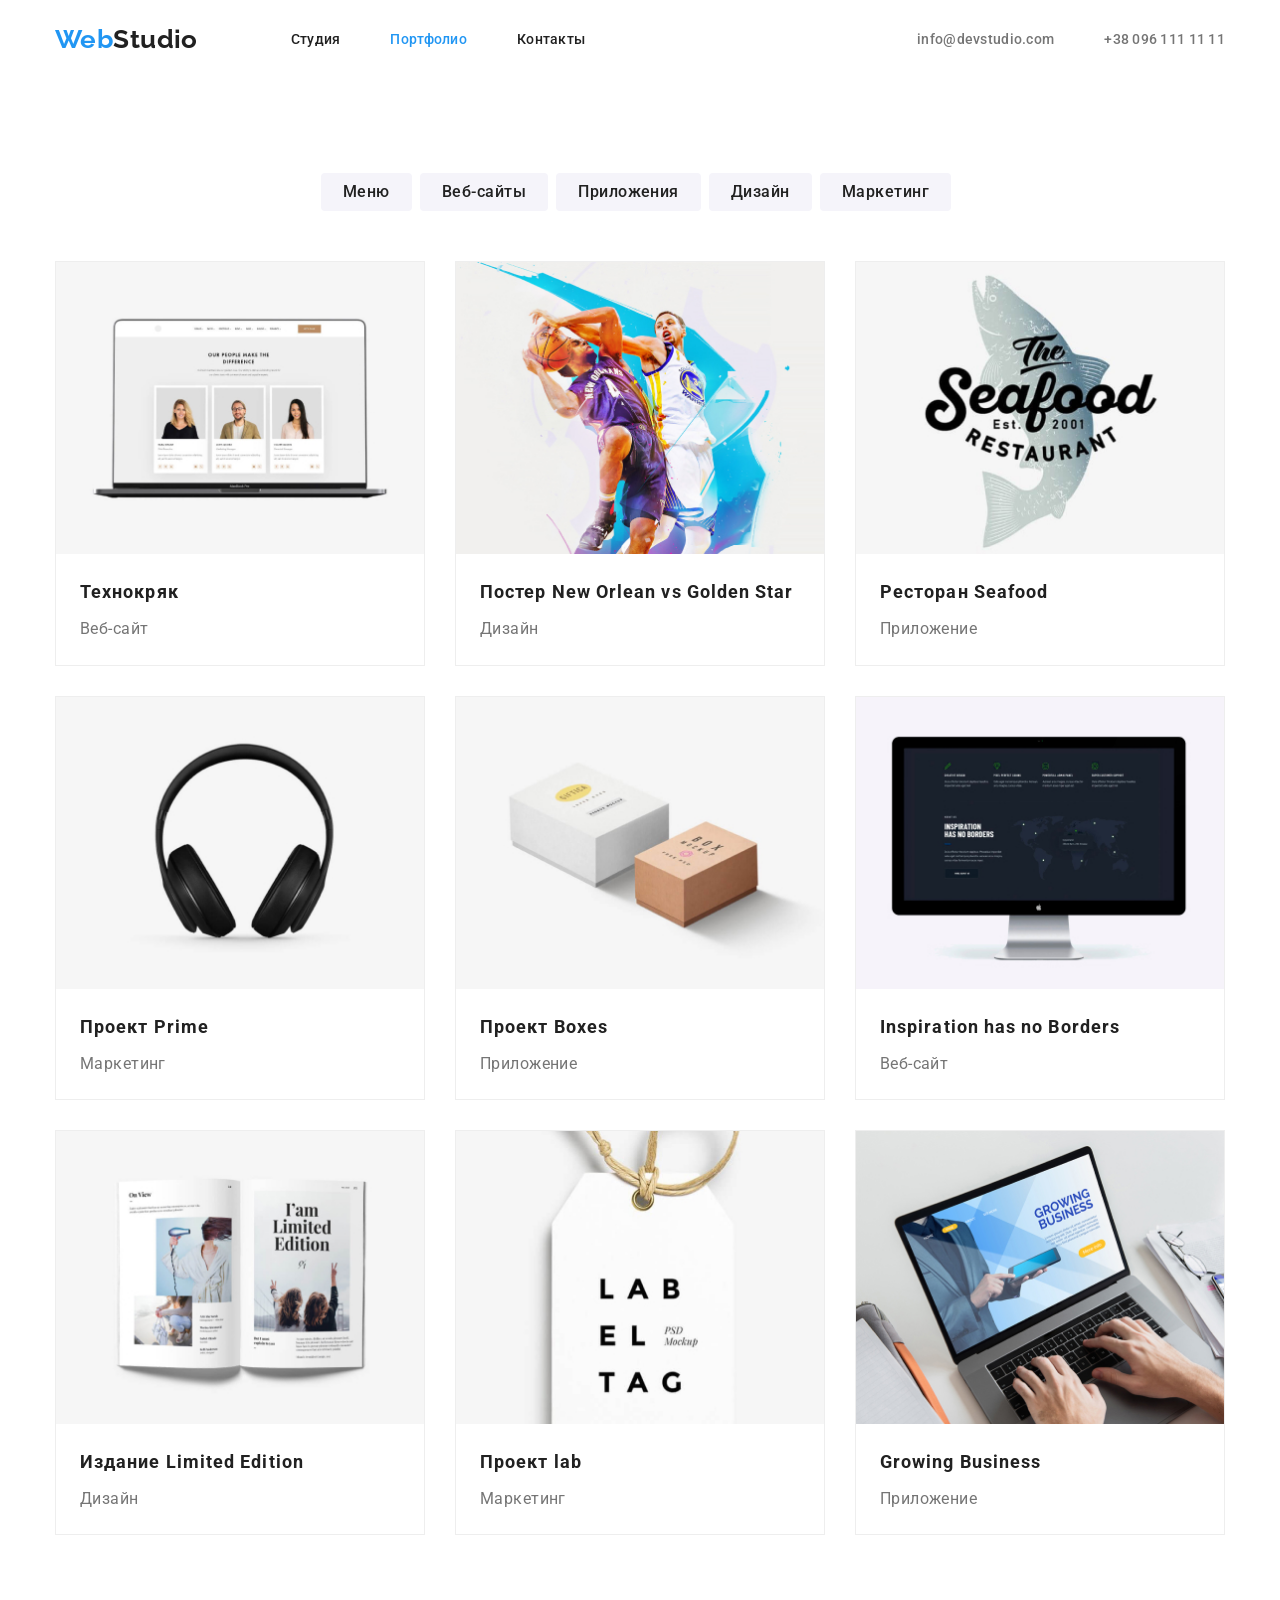
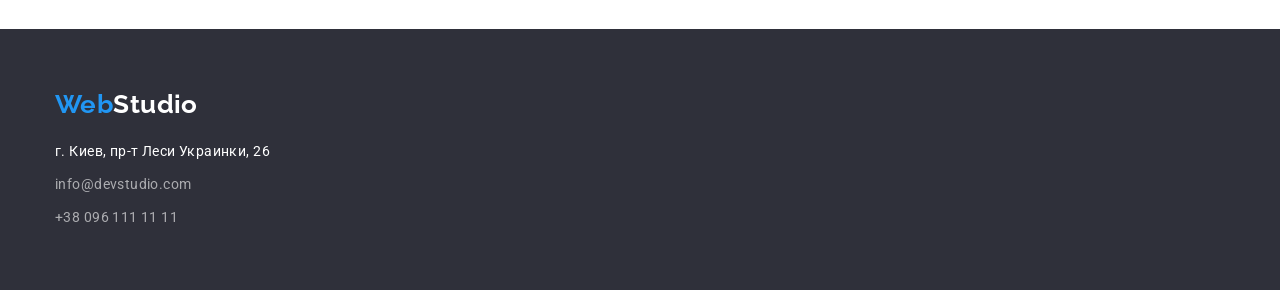
==== portfolio.html @ 1ef9317e "Добавляет bg hero" ====
<!DOCTYPE html>
<html lang="ru">
  <head>
    <meta charset="UTF-8" />
    <meta name="viewport" content="width=device-width, initial-scale=1.0" />
    <title>Портфолио</title>
    <link rel="preconnect" href="https://fonts.gstatic.com" />
    <link
      href="https://fonts.googleapis.com/css2?family=Raleway:wght@700&family=Roboto:wght@400;500;700;900&display=swap"
      rel="stylesheet"
    />
    <link
      rel="stylesheet"
      href="https://cdnjs.cloudflare.com/ajax/libs/modern-normalize/1.0.0/modern-normalize.min.css"
    />
    <link rel="stylesheet" href="./css/common.css" />
    <link rel="stylesheet" href="./css/styles.css" />
  </head>
  <body>
    <header class="header-page">
      <div class="container header-container">
        <nav class="nav-container">
          <a href="./index.html" class="logo logo-for-header">Web<span class="logo-header">Studio</span></a>

          <ul class="site-nav list">
            <li class="site-nav-item"><a href="./index.html" class="link">Студия</a></li>
            <li class="site-nav-item"><a href="./portfolio.html" class="link current">Портфолио</a></li>
            <li class="site-nav-item"><a href="#" class="link">Контакты</a></li>
          </ul>
        </nav>

        <ul class="site-contacts list">
          <li class="site-contacts-item mail-with-margin">
            <a href="mailto:info@devstudio.com" class="link-contacts">info@devstudio.com</a>
          </li>
          <li class="site-contacts-item"><a href="tel:+380961111111" class="link-contacts">+38 096 111 11 11</a></li>
        </ul>
      </div>
    </header>

    <main>
      <section class="portfolio-section">
        <div class="container">
          <h1 class="visually-hidden">Портфолио</h1>
          <!-- Меню кнопок-фильтров -->
          <ul class="filter-list list">
            <li>
              <button type="button" class="button">Меню</button>
            </li>
            <li>
              <button type="button" class="button">Веб-сайты</button>
            </li>
            <li>
              <button type="button" class="button">Приложения</button>
            </li>
            <li>
              <button type="button" class="button">Дизайн</button>
            </li>
            <li>
              <button type="button" class="button">Маркетинг</button>
            </li>
          </ul>

          <!-- Список примеров работ -->

          <ul class="example-list list">
            <li class="item">
              <a href="#" class="link">
                <div class="content">
                  <img
                    src="./img/portfolio-1.jpg"
                    alt="Главная страница веб-сайта"
                    width="370"
                    height="294"
                    class="img examples-img"
                  />
                </div>
                <div class="card-footer">
                  <h2 class="title">Технокряк</h2>
                  <p class="text">Веб-сайт</p>
                </div>
              </a>
            </li>
            <li class="item">
              <a href="#" class="link">
                <div class="content">
                  <img
                    src="./img/portfolio-2.jpg"
                    alt="Два баскетболиста борются за мяч"
                    width="370"
                    height="294"
                    class="img examples-img"
                  />
                </div>

                <div class="card-footer">
                  <h2 class="title">Постер <span lang="en">New Orlean vs Golden Star</span></h2>
                  <p class="text">Дизайн</p>
                </div>
              </a>
            </li>
            <li class="item">
              <a href="#" class="link">
                <div class="content">
                  <img
                    src="./img/portfolio-3.jpg"
                    alt="Логотип ресторана Seafood"
                    width="370"
                    height="294"
                    class="img examples-img"
                  />
                </div>
                <div class="card-footer">
                  <h2 class="title">Ресторан <span lang="en">Seafood</span></h2>
                  <p class="text">Приложение</p>
                </div>
              </a>
            </li>
            <li class="item">
              <a href="#" class="link">
                <div class="content">
                  <img
                    src="./img/portfolio-4.jpg"
                    alt="Накладные наушники"
                    width="370"
                    height="294"
                    class="img examples-img"
                  />
                </div>
                <div class="card-footer">
                  <h2 class="title">Проект <span lang="en">Prime</span></h2>
                  <p class="text">Маркетинг</p>
                </div>
              </a>
            </li>
            <li class="item">
              <a href="#" class="link">
                <div class="content">
                  <img
                    src="./img/portfolio-5.jpg"
                    alt="Одна большая и одна маленькая коробочки"
                    width="370"
                    height="294"
                    class="img examples-img"
                  />
                </div>
                <div class="card-footer">
                  <h2 class="title">Проект <span lang="en">Boxes</span></h2>
                  <p class="text">Приложение</p>
                </div>
              </a>
            </li>
            <li class="item">
              <a href="#" class="link">
                <div class="content">
                  <img
                    src="./img/portfolio-6.jpg"
                    alt="Главная страница веб-сайта"
                    width="370"
                    height="294"
                    class="img examples-img"
                  />
                </div>
                <div class="card-footer">
                  <h2 class="title"><span lang="en">Inspiration has no Borders</span></h2>
                  <p class="text">Веб-сайт</p>
                </div>
              </a>
            </li>
            <li class="item">
              <a href="#" class="link">
                <div class="content">
                  <img
                    src="./img/potfolio-7.jpg"
                    alt="Разворот книги"
                    width="370"
                    height="294"
                    class="img examples-img"
                  />
                </div>
                <div class="card-footer">
                  <h2 class="title">Издание <span lang="en">Limited Edition</span></h2>
                  <p class="text">Дизайн</p>
                </div>
              </a>
            </li>
            <li class="item">
              <a href="#" class="link">
                <div class="content">
                  <img src="./img/portfolio-8.jpg" alt="Бирка" width="370" height="294" class="img examples-img" />
                </div>
                <div class="card-footer">
                  <h2 class="title">Проект <span lang="en">lab</span></h2>
                  <p class="text">Маркетинг</p>
                </div>
              </a>
            </li>
            <li class="item">
              <a href="#" class="link">
                <div class="content">
                  <img
                    src="./img/portfolio-9.jpg"
                    alt="Ноутбук на котором набирают текст"
                    width="370"
                    height="294"
                    class="img examples-img"
                  />
                </div>
                <div class="card-footer">
                  <h2 lang="en" class="title">Growing Business</h2>
                  <p class="text">Приложение</p>
                </div>
              </a>
            </li>
          </ul>
        </div>
      </section>
    </main>

    <footer class="footer-page">
      <div class="container">
        <div class="footer-container">
          <a href="./index.html" class="logo logo-for-footer">Web<span class="logo-footer">Studio</span></a>
          <address class="address-container">
            <ul class="address-list list">
              <li class="address-list-item">
                <a href="https://goo.gl/maps/Ahhb2B3hDKV3ZpVi9" class="text" target="_blank" rel="noopener noreferrer"
                  >г. Киев, пр-т Леси Украинки, 26</a
                >
              </li>
              <li class="address-list-item"><a href="mailto:info@devstudio.com" class="link">info@devstudio.com</a></li>
              <li class="address-list-item"><a href="tel:+380961111111" class="link">+38 096 111 11 11</a></li>
            </ul>
          </address>
        </div>
      </div>
    </footer>
  </body>
</html>
---- css/common.css ----
body {
  background-color: var(--primary-bg-color);
  color: var(--text-main-color);

  font-family: Roboto, sans-serif;
  font-weight: 400;
  letter-spacing: 0.03em;
  font-size: 14px;
  line-height: 1.7;
}

:root {
  --text-main-color: #757575;
  --title-text-color: #212121;
  --accent-color: #2196f3;
  --primary-bg-color: #ffffff;
  --secondary-bg-color: #2f303a;
  --primary-white-color: #ffffff;
  --secondary-white-color: rgba(255, 255, 255, 0.6);
  --primary-bg-button: #f5f4fa;
}

/* основной цвет фона #FFFFFF */
/* цвет основного текста #757575 */
/*вторичный цвет #212121 */
/* акцент #2196F3 */
/* белый #FFFFFF */
/*белый с прозрачностью rgba(255, 255, 255, 0.6) */
/* цвет фона шапки и футера #2F303A */
/* вторичный цвет фона #F5F4FA */
/* 1200*/

h1,
h2,
h3,
h4,
h5,
h6 {
  margin: 0;
}

ul,
ol {
  margin: 0;
  padding: 0;
}

p {
  margin: 0;
}

.img {
  display: block;
  max-width: 100%;
  height: auto;
}

.list {
  list-style: none;
}

.link {
  text-decoration: none;
}

.container {
  width: 1200px;
  padding-left: 15px;
  padding-right: 15px;
  margin-left: auto;
  margin-right: auto;
  /* outline: 2px solid tomato; */
}

/* ======== HEADER ======== */
/* ======== Site-nav ======== */

.container.header-container {
  display: flex;
  align-items: center;
  padding-top: 24px;
  padding-bottom: 24px;
}

.nav-container {
  display: flex;
  align-items: center;

  margin-right: auto;
}

.logo {
  color: #2196f3;
  text-decoration: none;

  font-family: Raleway;
  font-weight: 700;
  font-size: 26px;
  line-height: 1.2;
}

.logo.logo-for-header {
  margin-right: 93px;
}

.logo-header {
  color: #212121;
}

.site-nav {
  font-weight: 500;
  line-height: 1.14;
  letter-spacing: 0.02em;

  display: flex;
}

.site-nav-item {
  margin-right: 50px;
}

.site-nav-item:last-child {
  margin-right: 0;
}

.site-nav .link {
  color: var(--title-text-color);
  text-decoration: none;
  display: block;
}

.site-nav .link:hover,
.site-nav .link:focus {
  color: var(--accent-color);
}

.site-nav .link.current {
  color: var(--accent-color);
}

/* Contacts */

.site-contacts {
  font-weight: 500;
  line-height: 1.14;
  letter-spacing: 0.02em;

  display: flex;
}

.site-contacts .link-contacts {
  color: var(--text-main-color);
  text-decoration: none;
}

.site-contacts .link-contacts:hover,
.site-contacts .link-contacts:focus {
  color: var(--accent-color);
}

.mail-with-margin {
  margin-right: 50px;
}

/* ======== END HEADER ======== */

/* ======== FOOTER ======== */

.footer-container {
  display: flex;
  flex-direction: column;
  padding-top: 60px;
  padding-bottom: 60px;
  width: 270px;
}

.logo.logo-for-footer {
  display: flex;
  margin-bottom: 20px;
}

.logo-footer {
  color: #ffffff;
}

.footer-page {
  background-color: var(--secondary-bg-color);
}

.address-container {
  display: flex;
}

.address-list {
  font-style: normal;
  font-size: 14px;
  line-height: 1.7;

  display: flex;
  flex-direction: column;
}

.address-list-item {
  margin-bottom: 9px;
}

.address-list-item:last-child {
  margin-bottom: 0;
}

.address-list-item .text {
  color: var(--primary-white-color);
  text-decoration: none;
}

.address-list-item .link {
  color: var(--secondary-white-color);
  text-decoration: none;
}

/* ======== END FOOTER ======== */

/* Hidden header */

.visually-hidden {
  position: absolute !important;
  clip: rect(1px 1px 1px 1px);
  clip: rect(1px, 1px, 1px, 1px);
  padding: 0 !important;
  border: 0 !important;
  height: 1px !important;
  width: 1px !important;
  overflow: hidden;
}

/* ======== END FOOTER ======== */
---- css/styles.css ----
/* ======== index.html ======== */

/* ======== HERO ======== */

.hero {
  text-align: center;

  border-color: var(--secondary-bg-color);
  background-image: linear-gradient(to right, rgba(47, 48, 58, 0.4), rgba(47, 48, 58, 0.4)), url(../img/hero.jpg);
  max-height: 600px;
  max-width: 1600px;
  margin-right: auto;
  margin-left: auto;
}

.hero-container {
  display: flex;
  align-items: center;
  flex-direction: column;
  width: 700px;
  margin-left: auto;
  margin-right: auto;
  padding-bottom: 200px;
  padding-top: 200px;
}

.hero-title {
  color: #ffffff;

  font-weight: 900;
  font-size: 44px;
  line-height: 1.4;
  letter-spacing: 0.06em;
  text-transform: uppercase;

  margin-bottom: 30px;
}

.hero-button {
  color: #ffffff;
  background-color: var(--accent-color);
  box-shadow: 0px 4px 4px rgba(0, 0, 0, 0.15);
  border-radius: 4px;
  border: none;

  font-family: inherit;
  font-weight: 700;
  font-size: 16px;
  line-height: 1.9;
  letter-spacing: 0.06em;

  padding: 10px 32px;
}

/* ======== END HERO ======== */

/* ======== COMPONENTS ======== */

.section .section-title {
  color: var(--title-text-color);

  font-weight: 700;
  font-size: 36px;
  line-height: 1.17;
  text-align: center;

  margin-bottom: 50px;
}

/* ======== END COMPONENTS ======== */

/* ======== FEATURES ======== */

.section.features {
  padding-top: 94px;
  padding-bottom: 47px;
}

.feature-list {
  display: flex;
  flex-wrap: wrap;

  padding: 0;
  margin-top: -30px;
  margin-right: -30px;
  margin-bottom: 0;
}

.feature-list-item {
  flex-basis: calc(100% / 4 - 30px);
  margin-top: 30px;
  margin-right: 30px;
  width: 270px;
}

.feature-list-item:last-child {
  margin-right: 0;
}

.feature-list .title {
  color: var(--title-text-color);

  font-weight: 700;
  font-size: 14px;
  line-height: 1.14;
  text-transform: uppercase;

  margin-bottom: 10px;
}

/* ======== END FEATURES ======== */

/* ======== WORKS ======== */

.section.works {
  padding-top: 47px;
  padding-bottom: 94px;
}

.work-list {
  display: flex;
  align-items: center;
  justify-content: space-between;
  margin-top: 0;
  margin-bottom: 0;
  padding: 0;
}

/* ======== END WORKS ======== */

/* ======== OUR TEAM ======== */

.team-list {
  display: flex;
  flex-wrap: wrap;
  margin-top: -30px;
  margin-right: -30px;
  margin-bottom: 0;
  padding-left: 0;
}

.team-list-item {
  background-color: #ffffff;

  display: flex;
  flex-direction: column;
  margin-top: 30px;
  margin-right: 30px;
  flex-basis: calc(100% / 4 - 30px);

  border-radius: 0px 0px 4px 4px;
  box-shadow: 0px 1px 3px rgba(0, 0, 0, 0.12), 0px 1px 1px rgba(0, 0, 0, 0.14), 0px 2px 1px rgba(0, 0, 0, 0.2);
}

.team-list-item:last-child {
  margin-right: 0;
}

.content-card-team {
  flex-grow: 1;
  margin-bottom: 30px;
}

.footer-card-team {
  padding-bottom: 30px;
}

.team-list .title {
  color: var(--title-text-color);

  font-weight: 500;
  font-size: 16px;
  line-height: 1.9;
  text-align: center;

  margin-bottom: 10px;
}

.team-list .text {
  font-size: 16px;
  line-height: 1.9;
}

.team-list-item {
  text-align: center;
}

.team-section {
  background-color: #f5f4fa;
  padding-bottom: 94px;
  padding-top: 94px;
}

/* ======== END OUR TEAM ======== */

/* ======== portfolio.html ======== */

.portfolio-section {
  padding-top: 94px;
  padding-bottom: 94px;
}

/* ======== FILTERS MENU ======== */

.filter-list {
  display: flex;
  justify-content: center;
  padding-bottom: 50px;
}

.button {
  color: var(--title-text-color);
  background-color: var(--primary-bg-button);

  font-family: inherit;
  font-weight: 500;
  font-size: 16px;
  line-height: 1.6;
  letter-spacing: 0.03em;
  margin-right: 8px;

  border: none;
  padding: 6px 22px;
  border-radius: 4px;
}

.button:hover,
.button:focus {
  color: var(--primary-white-color);
  background-color: var(--accent-color);
  box-shadow: 0px 3px 1px rgba(0, 0, 0, 0.1), 0px 1px 2px rgba(0, 0, 0, 0.08), 0px 2px 2px rgba(0, 0, 0, 0.12);
}

/* ======== END FILTERS MENU ======== */

/* ======== EXAMPLES ======== */

.example-list {
  display: flex;
  flex-wrap: wrap;
  margin-right: -30px;
  margin-top: -30px;
}

.item {
  display: flex;
  flex-direction: column;
  margin-right: 30px;
  margin-top: 30px;
  width: calc((100% - 90px) / 3);
  border: 1px solid #eeeeee;
}

.item > .link:hover,
.item > .link:focus {
  box-shadow: 0px 4px 4px rgba(0, 0, 0, 0.25);
}

.img.examples-img {
  margin-bottom: 20px;
}

.example-list {
  text-decoration: none;
  color: var(--text-main-color);
}

.card-footer {
  padding-right: 24px;
  padding-bottom: 20px;
  padding-left: 24px;
}

.card-footer .title {
  color: var(--title-text-color);

  font-weight: 700;
  font-size: 18px;
  line-height: 2;
  letter-spacing: 0.06em;
  margin-bottom: 4px;
  margin-top: 0;
}

.card-footer .text {
  font-size: 16px;
  line-height: 1.9;
  margin: 0;
  color: var(--text-main-color);
}

.link {
  display: flex;
  flex-direction: column;
}
.link > .content {
  flex-grow: 1;
}

/* ======== END EXAMPLES ======== */
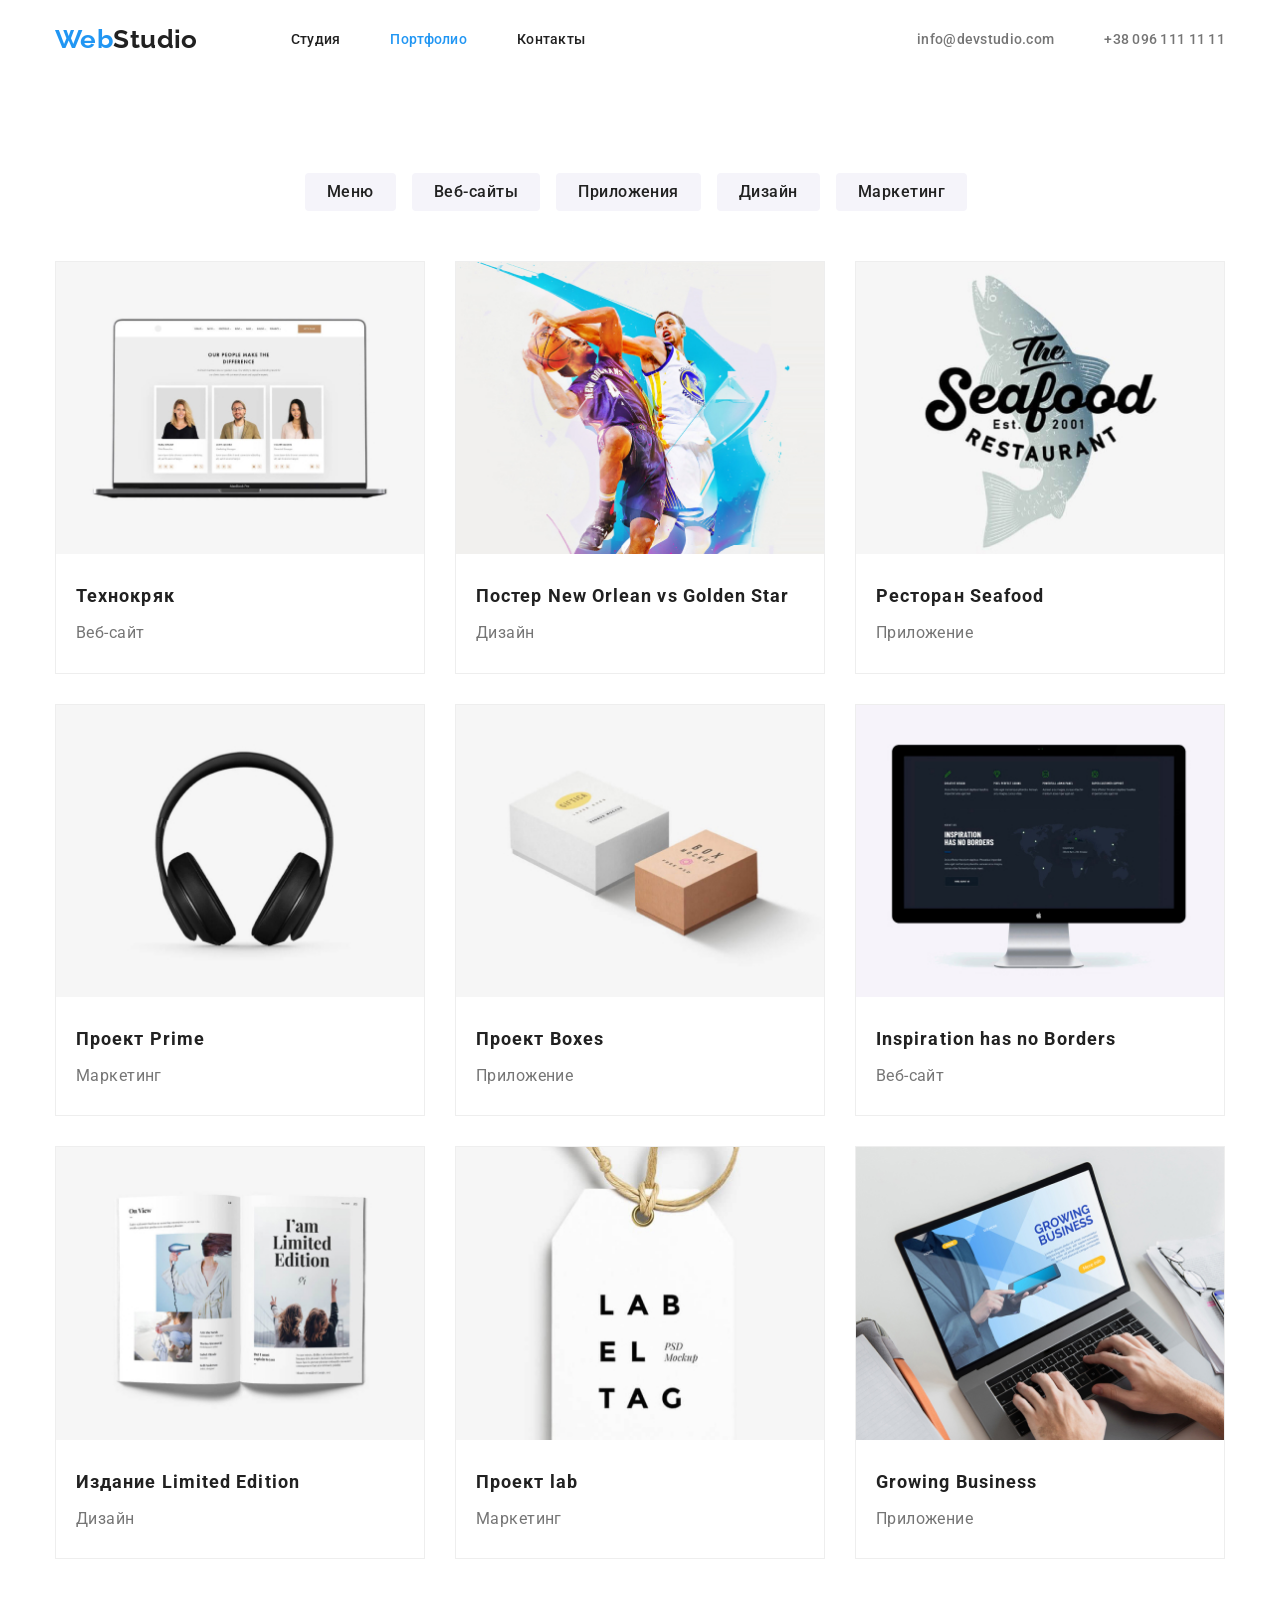
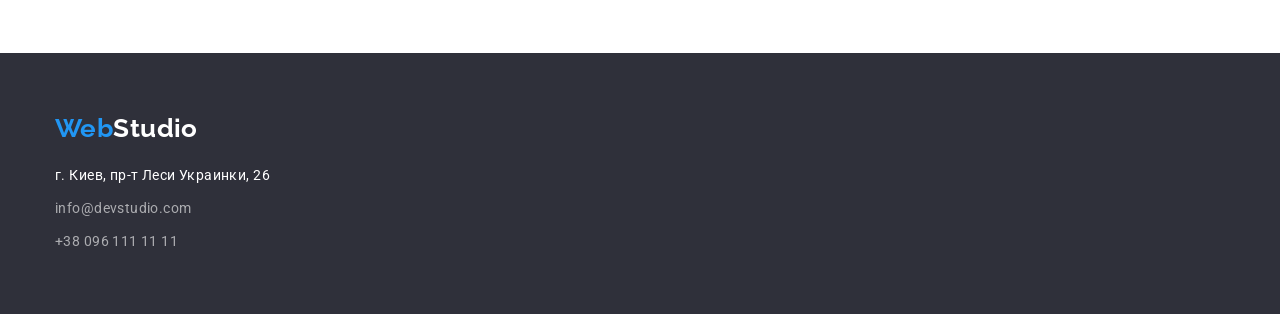
==== commit 32f5ad46: "Добавляет спрайт и оформление преимуществ" ====
--- a/portfolio.html
+++ b/portfolio.html
@@ -44,19 +44,19 @@
           <h1 class="visually-hidden">Портфолио</h1>
           <!-- Меню кнопок-фильтров -->
           <ul class="filter-list list">
-            <li>
+            <li class="filter-list-item">
               <button type="button" class="button">Меню</button>
             </li>
-            <li>
+            <li class="filter-list-item">
               <button type="button" class="button">Веб-сайты</button>
             </li>
-            <li>
+            <li class="filter-list-item">
               <button type="button" class="button">Приложения</button>
             </li>
-            <li>
+            <li class="filter-list-item">
               <button type="button" class="button">Дизайн</button>
             </li>
-            <li>
+            <li class="filter-list-item">
               <button type="button" class="button">Маркетинг</button>
             </li>
           </ul>
@@ -72,7 +72,7 @@
                     alt="Главная страница веб-сайта"
                     width="370"
                     height="294"
-                    class="img examples-img"
+                    class="img"
                   />
                 </div>
                 <div class="card-footer">
@@ -89,7 +89,7 @@
                     alt="Два баскетболиста борются за мяч"
                     width="370"
                     height="294"
-                    class="img examples-img"
+                    class="img"
                   />
                 </div>
 
@@ -107,7 +107,7 @@
                     alt="Логотип ресторана Seafood"
                     width="370"
                     height="294"
-                    class="img examples-img"
+                    class="img"
                   />
                 </div>
                 <div class="card-footer">
@@ -124,7 +124,7 @@
                     alt="Накладные наушники"
                     width="370"
                     height="294"
-                    class="img examples-img"
+                    class="img"
                   />
                 </div>
                 <div class="card-footer">
@@ -141,7 +141,7 @@
                     alt="Одна большая и одна маленькая коробочки"
                     width="370"
                     height="294"
-                    class="img examples-img"
+                    class="img"
                   />
                 </div>
                 <div class="card-footer">
@@ -158,7 +158,7 @@
                     alt="Главная страница веб-сайта"
                     width="370"
                     height="294"
-                    class="img examples-img"
+                    class="img"
                   />
                 </div>
                 <div class="card-footer">
@@ -175,7 +175,7 @@
                     alt="Разворот книги"
                     width="370"
                     height="294"
-                    class="img examples-img"
+                    class="img"
                   />
                 </div>
                 <div class="card-footer">
@@ -187,7 +187,7 @@
             <li class="item">
               <a href="#" class="link">
                 <div class="content">
-                  <img src="./img/portfolio-8.jpg" alt="Бирка" width="370" height="294" class="img examples-img" />
+                  <img src="./img/portfolio-8.jpg" alt="Бирка" width="370" height="294" class="img" />
                 </div>
                 <div class="card-footer">
                   <h2 class="title">Проект <span lang="en">lab</span></h2>
@@ -203,7 +203,7 @@
                     alt="Ноутбук на котором набирают текст"
                     width="370"
                     height="294"
-                    class="img examples-img"
+                    class="img"
                   />
                 </div>
                 <div class="card-footer">
--- a/css/common.css
+++ b/css/common.css
@@ -18,6 +18,7 @@
   --primary-white-color: #ffffff;
   --secondary-white-color: rgba(255, 255, 255, 0.6);
   --primary-bg-button: #f5f4fa;
+  --icons-color: #afb1b8;
 }
 
 /* основной цвет фона #FFFFFF */
@@ -75,11 +76,14 @@
 /* ======== HEADER ======== */
 /* ======== Site-nav ======== */
 
-.container.header-container {
-  display: flex;
-  align-items: center;
+.header-page {
   padding-top: 24px;
   padding-bottom: 24px;
+}
+
+.container.header-container {
+  display: flex;
+  align-items: center;
 }
 
 .nav-container {
@@ -162,6 +166,10 @@
   margin-right: 50px;
 }
 
+.site-contacts-item.mail-with-margin::before {
+  content: '';
+}
+
 /* ======== END HEADER ======== */
 
 /* ======== FOOTER ======== */
@@ -171,7 +179,7 @@
   flex-direction: column;
   padding-top: 60px;
   padding-bottom: 60px;
-  width: 270px;
+  max-width: 270px;
 }
 
 .logo.logo-for-footer {
--- a/css/styles.css
+++ b/css/styles.css
@@ -14,10 +14,7 @@
 }
 
 .hero-container {
-  display: flex;
-  align-items: center;
-  flex-direction: column;
-  width: 700px;
+  max-width: 700px;
   margin-left: auto;
   margin-right: auto;
   padding-bottom: 200px;
@@ -97,6 +94,41 @@
   margin-right: 0;
 }
 
+.feature-list-item::before {
+  content: '';
+  display: block;
+  height: 120px;
+  background-color: var(--primary-bg-button);
+  background-repeat: no-repeat;
+  background-position: center;
+  border-radius: 4px;
+  margin-bottom: 30px;
+}
+
+.icon-antenna::before {
+  content: '';
+  background-image: url(../img/icons/features-antenna.svg);
+  background-size: 66px 70px;
+}
+
+.icon-clock::before {
+  content: '';
+  background-image: url(../img/icons/features-clock.svg);
+  background-size: 66px 70px;
+}
+
+.icon-diagram::before {
+  content: '';
+  background-image: url(../img/icons/features-diagram.svg);
+  background-size: 66px 70px;
+}
+
+.icon-astronaut::before {
+  content: '';
+  background-image: url(../img/icons/features-astronaut.svg);
+  background-size: 66px 70px;
+}
+
 .feature-list .title {
   color: var(--title-text-color);
 
@@ -126,6 +158,10 @@
   padding: 0;
 }
 
+.work-list-item {
+  width: 370px;
+}
+
 /* ======== END WORKS ======== */
 
 /* ======== OUR TEAM ======== */
@@ -142,8 +178,6 @@
 .team-list-item {
   background-color: #ffffff;
 
-  display: flex;
-  flex-direction: column;
   margin-top: 30px;
   margin-right: 30px;
   flex-basis: calc(100% / 4 - 30px);
@@ -156,12 +190,12 @@
   margin-right: 0;
 }
 
-.content-card-team {
-  flex-grow: 1;
+/* .content-card-team {
   margin-bottom: 30px;
-}
+} */
 
 .footer-card-team {
+  padding-top: 30px;
   padding-bottom: 30px;
 }
 
@@ -191,6 +225,46 @@
   padding-top: 94px;
 }
 
+/* .social-links {
+  display: flex;
+} */
+.social-links-list {
+  display: flex;
+  justify-content: center;
+}
+
+.social-link {
+  display: inline-flex;
+  justify-content: center;
+  align-items: center;
+  margin-right: 10px;
+  width: 44px;
+  height: 44px;
+  border-radius: 50%;
+  outline: 1px solid tomato;
+}
+
+.social-links-icon {
+  width: 20px;
+  height: 20px;
+  fill: var(--icons-color);
+}
+
+.social-link:hover .social-links-icon {
+  fill: #fff;
+  /* background-color: var(--accent-color);
+  border-radius: 50%; */
+}
+
+.social-links-item:hover {
+  display: flex;
+  margin-right: 10px;
+  width: 44px;
+  height: 44px;
+  background-color: var(--accent-color);
+  border-radius: 50%;
+}
+
 /* ======== END OUR TEAM ======== */
 
 /* ======== portfolio.html ======== */
@@ -205,7 +279,11 @@
 .filter-list {
   display: flex;
   justify-content: center;
-  padding-bottom: 50px;
+  margin-bottom: 50px;
+}
+
+.filter-list-item:not(:nth-last-child(1)) {
+  margin-right: 8px;
 }
 
 .button {
@@ -243,8 +321,6 @@
 }
 
 .item {
-  display: flex;
-  flex-direction: column;
   margin-right: 30px;
   margin-top: 30px;
   width: calc((100% - 90px) / 3);
@@ -256,19 +332,13 @@
   box-shadow: 0px 4px 4px rgba(0, 0, 0, 0.25);
 }
 
-.img.examples-img {
-  margin-bottom: 20px;
-}
-
 .example-list {
   text-decoration: none;
   color: var(--text-main-color);
 }
 
 .card-footer {
-  padding-right: 24px;
-  padding-bottom: 20px;
-  padding-left: 24px;
+  padding: 24px 20px;
 }
 
 .card-footer .title {
@@ -289,12 +359,4 @@
   color: var(--text-main-color);
 }
 
-.link {
-  display: flex;
-  flex-direction: column;
-}
-.link > .content {
-  flex-grow: 1;
-}
-
 /* ======== END EXAMPLES ======== */
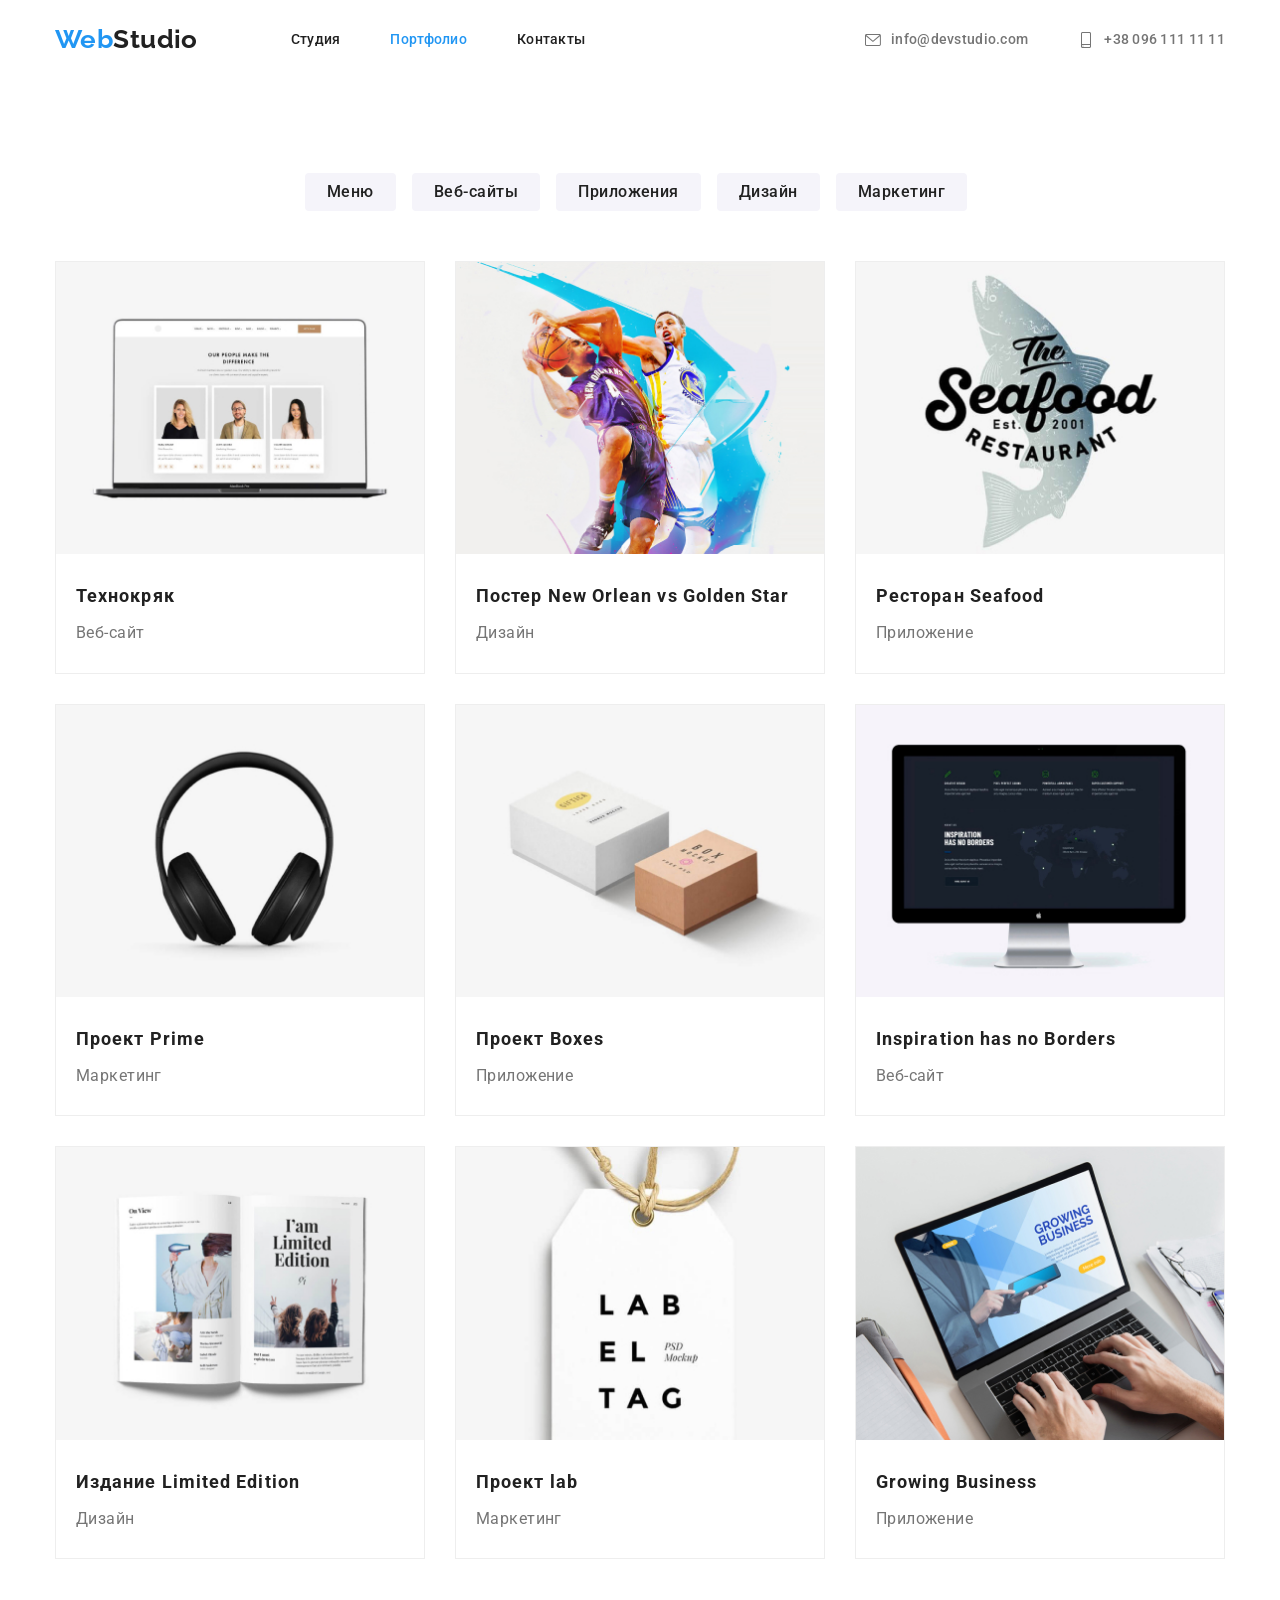
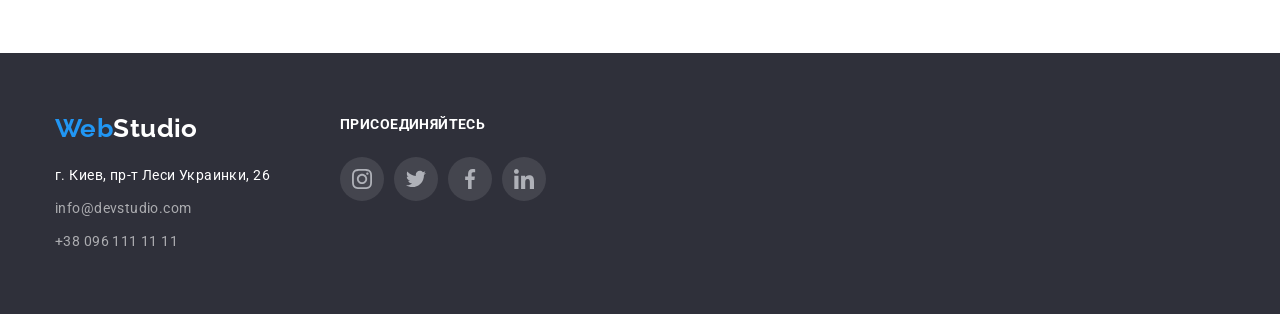
==== commit 70009452: "Добавляет оформление декоративных иконок" ====
--- a/portfolio.html
+++ b/portfolio.html
@@ -31,9 +31,21 @@
 
         <ul class="site-contacts list">
           <li class="site-contacts-item mail-with-margin">
-            <a href="mailto:info@devstudio.com" class="link-contacts">info@devstudio.com</a>
+            <a href="mailto:info@devstudio.com" class="link-contacts">
+              <svg class="contact-icon">
+                <use href="../img/icons/sprite.svg#icon-header-icon-envelope"></use>
+              </svg>
+              info@devstudio.com</a
+            >
           </li>
-          <li class="site-contacts-item"><a href="tel:+380961111111" class="link-contacts">+38 096 111 11 11</a></li>
+          <li class="site-contacts-item">
+            <a href="tel:+380961111111" class="link-contacts">
+              <svg class="contact-icon">
+                <use href="../img/icons/sprite.svg#icon-header-icon-smartphone"></use>
+              </svg>
+              +38 096 111 11 11</a
+            >
+          </li>
         </ul>
       </div>
     </header>
@@ -65,7 +77,7 @@
 
           <ul class="example-list list">
             <li class="item">
-              <a href="#" class="link">
+              <a href="#" class="link-card link">
                 <div class="content">
                   <img
                     src="./img/portfolio-1.jpg"
@@ -82,7 +94,7 @@
               </a>
             </li>
             <li class="item">
-              <a href="#" class="link">
+              <a href="#" class="link-card link">
                 <div class="content">
                   <img
                     src="./img/portfolio-2.jpg"
@@ -100,7 +112,7 @@
               </a>
             </li>
             <li class="item">
-              <a href="#" class="link">
+              <a href="#" class="link-card link">
                 <div class="content">
                   <img
                     src="./img/portfolio-3.jpg"
@@ -117,15 +129,9 @@
               </a>
             </li>
             <li class="item">
-              <a href="#" class="link">
-                <div class="content">
-                  <img
-                    src="./img/portfolio-4.jpg"
-                    alt="Накладные наушники"
-                    width="370"
-                    height="294"
-                    class="img"
-                  />
+              <a href="#" class="link-card link">
+                <div class="content">
+                  <img src="./img/portfolio-4.jpg" alt="Накладные наушники" width="370" height="294" class="img" />
                 </div>
                 <div class="card-footer">
                   <h2 class="title">Проект <span lang="en">Prime</span></h2>
@@ -134,7 +140,7 @@
               </a>
             </li>
             <li class="item">
-              <a href="#" class="link">
+              <a href="#" class="link-card link">
                 <div class="content">
                   <img
                     src="./img/portfolio-5.jpg"
@@ -151,7 +157,7 @@
               </a>
             </li>
             <li class="item">
-              <a href="#" class="link">
+              <a href="#" class="link-card link">
                 <div class="content">
                   <img
                     src="./img/portfolio-6.jpg"
@@ -168,15 +174,9 @@
               </a>
             </li>
             <li class="item">
-              <a href="#" class="link">
-                <div class="content">
-                  <img
-                    src="./img/potfolio-7.jpg"
-                    alt="Разворот книги"
-                    width="370"
-                    height="294"
-                    class="img"
-                  />
+              <a href="#" class="link-card link">
+                <div class="content">
+                  <img src="./img/potfolio-7.jpg" alt="Разворот книги" width="370" height="294" class="img" />
                 </div>
                 <div class="card-footer">
                   <h2 class="title">Издание <span lang="en">Limited Edition</span></h2>
@@ -185,7 +185,7 @@
               </a>
             </li>
             <li class="item">
-              <a href="#" class="link">
+              <a href="#" class="link-card link">
                 <div class="content">
                   <img src="./img/portfolio-8.jpg" alt="Бирка" width="370" height="294" class="img" />
                 </div>
@@ -196,7 +196,7 @@
               </a>
             </li>
             <li class="item">
-              <a href="#" class="link">
+              <a href="#" class="link-card link">
                 <div class="content">
                   <img
                     src="./img/portfolio-9.jpg"
@@ -218,7 +218,7 @@
     </main>
 
     <footer class="footer-page">
-      <div class="container">
+      <div class="container all-footer">
         <div class="footer-container">
           <a href="./index.html" class="logo logo-for-footer">Web<span class="logo-footer">Studio</span></a>
           <address class="address-container">
@@ -233,6 +233,35 @@
             </ul>
           </address>
         </div>
+        <div class="footer-container">
+          <p class="text"><strong class="join">присоединяйтесь</strong></p>
+          <ul class="social-list list">
+            <li class="social-link-item">
+              <a href="#" class="social-link social-footer"
+                ><svg class="social-icon" width="20px" height="20px">
+                  <use href="../img/icons/sprite.svg#icon-instagram"></use></svg
+              ></a>
+            </li>
+            <li class="social-link-item">
+              <a href="#" class="social-link social-footer"
+                ><svg class="social-icon" width="20px" height="20px">
+                  <use href="../img/icons/sprite.svg#icon-twitter"></use></svg
+              ></a>
+            </li>
+            <li class="social-link-item">
+              <a href="#" class="social-link social-footer"
+                ><svg class="social-icon" width="20px" height="20px">
+                  <use href="../img/icons/sprite.svg#icon-facebook"></use></svg
+              ></a>
+            </li>
+            <li class="social-link-item">
+              <a href="#" class="social-link social-footer"
+                ><svg class="social-icon" width="20px" height="20px">
+                  <use href="../img/icons/sprite.svg#icon-linkedin"></use></svg
+              ></a>
+            </li>
+          </ul>
+        </div>
       </div>
     </footer>
   </body>
--- a/css/common.css
+++ b/css/common.css
@@ -150,15 +150,16 @@
   letter-spacing: 0.02em;
 
   display: flex;
-}
-
-.site-contacts .link-contacts {
+  align-items: center;
+}
+
+.link-contacts {
   color: var(--text-main-color);
   text-decoration: none;
 }
 
-.site-contacts .link-contacts:hover,
-.site-contacts .link-contacts:focus {
+.link-contacts:hover,
+.link-contacts:focus {
   color: var(--accent-color);
 }
 
@@ -166,13 +167,27 @@
   margin-right: 50px;
 }
 
-.site-contacts-item.mail-with-margin::before {
-  content: '';
+.link-contacts {
+  display: flex;
+  justify-content: center;
+  padding-top: 2px;
+  padding-bottom: 2px;
+}
+
+.contact-icon {
+  fill: currentColor;
+  width: 16px;
+  height: 16px;
+  margin-right: 10px;
 }
 
 /* ======== END HEADER ======== */
 
 /* ======== FOOTER ======== */
+
+.container.all-footer {
+  display: flex;
+}
 
 .footer-container {
   display: flex;
@@ -180,6 +195,7 @@
   padding-top: 60px;
   padding-bottom: 60px;
   max-width: 270px;
+  margin-right: 70px;
 }
 
 .logo.logo-for-footer {
@@ -224,6 +240,49 @@
 .address-list-item .link {
   color: var(--secondary-white-color);
   text-decoration: none;
+}
+
+.footer-container-social {
+  display: flex;
+  flex-direction: column;
+  max-width: 270px;
+}
+
+.card-footer {
+  padding: 24px 20px;
+}
+
+.card-footer .title {
+  color: var(--title-text-color);
+
+  font-weight: 700;
+  font-size: 18px;
+  line-height: 2;
+  letter-spacing: 0.06em;
+  margin-bottom: 4px;
+  margin-top: 0;
+}
+
+.card-footer .text {
+  font-size: 16px;
+  line-height: 1.9;
+  margin: 0;
+  color: var(--text-main-color);
+}
+
+.join {
+  text-transform: uppercase;
+}
+
+.footer-container > .text {
+  margin-bottom: 20px;
+  color: var(--primary-white-color);
+}
+
+.social-footer {
+  background-color: rgba(255, 255, 255, 0.1);
+  border-radius: 50%;
+  color: #ffffff;
 }
 
 /* ======== END FOOTER ======== */
--- a/css/styles.css
+++ b/css/styles.css
@@ -213,6 +213,7 @@
 .team-list .text {
   font-size: 16px;
   line-height: 1.9;
+  margin-bottom: 16px;
 }
 
 .team-list-item {
@@ -225,10 +226,11 @@
   padding-top: 94px;
 }
 
-/* .social-links {
-  display: flex;
-} */
-.social-links-list {
+/* ======== END OUR TEAM ======== */
+
+/* ======== SOCIAL LINKS ========= */
+
+.social-list {
   display: flex;
   justify-content: center;
 }
@@ -237,35 +239,73 @@
   display: inline-flex;
   justify-content: center;
   align-items: center;
-  margin-right: 10px;
+  color: #afb1b8;
   width: 44px;
   height: 44px;
   border-radius: 50%;
-  outline: 1px solid tomato;
-}
-
-.social-links-icon {
-  width: 20px;
-  height: 20px;
-  fill: var(--icons-color);
-}
-
-.social-link:hover .social-links-icon {
-  fill: #fff;
-  /* background-color: var(--accent-color);
-  border-radius: 50%; */
-}
-
-.social-links-item:hover {
-  display: flex;
+}
+
+.social-link-item:not(:nth-last-child(1)) {
   margin-right: 10px;
-  width: 44px;
-  height: 44px;
+}
+
+.social-icon {
+  fill: currentColor;
+}
+
+.social-link:hover,
+.social-link:focus {
+  color: #ffffff;
   background-color: var(--accent-color);
   border-radius: 50%;
 }
 
-/* ======== END OUR TEAM ======== */
+/* ======== END SOCIAL LINKS ======== */
+
+/* ======== OUR CLIENTS ======== */
+
+.client-section {
+  padding-top: 94px;
+  padding-bottom: 50px;
+}
+
+.client-list {
+  display: flex;
+  justify-content: center;
+}
+
+.client-item {
+  display: flex;
+  justify-self: center;
+  align-items: center;
+}
+
+.client-item:not(:nth-last-child(1)) {
+  margin-right: 30px;
+}
+
+.client-link {
+  color: var(--icons-color);
+  border: 1px solid #afb1b8;
+  border-radius: 4px;
+
+  display: flex;
+  justify-content: center;
+  align-items: center;
+  width: 170px;
+  height: 90px;
+}
+
+.client-link:hover,
+.client-link:focus {
+  color: var(--accent-color);
+  border: 1px solid var(--accent-color);
+}
+
+.client-icon {
+  fill: currentColor;
+}
+/* ======== END OUR CLIENTS ======== */
 
 /* ======== portfolio.html ======== */
 
@@ -327,8 +367,8 @@
   border: 1px solid #eeeeee;
 }
 
-.item > .link:hover,
-.item > .link:focus {
+.item:hover,
+.item:focus {
   box-shadow: 0px 4px 4px rgba(0, 0, 0, 0.25);
 }
 
@@ -337,26 +377,4 @@
   color: var(--text-main-color);
 }
 
-.card-footer {
-  padding: 24px 20px;
-}
-
-.card-footer .title {
-  color: var(--title-text-color);
-
-  font-weight: 700;
-  font-size: 18px;
-  line-height: 2;
-  letter-spacing: 0.06em;
-  margin-bottom: 4px;
-  margin-top: 0;
-}
-
-.card-footer .text {
-  font-size: 16px;
-  line-height: 1.9;
-  margin: 0;
-  color: var(--text-main-color);
-}
-
 /* ======== END EXAMPLES ======== */
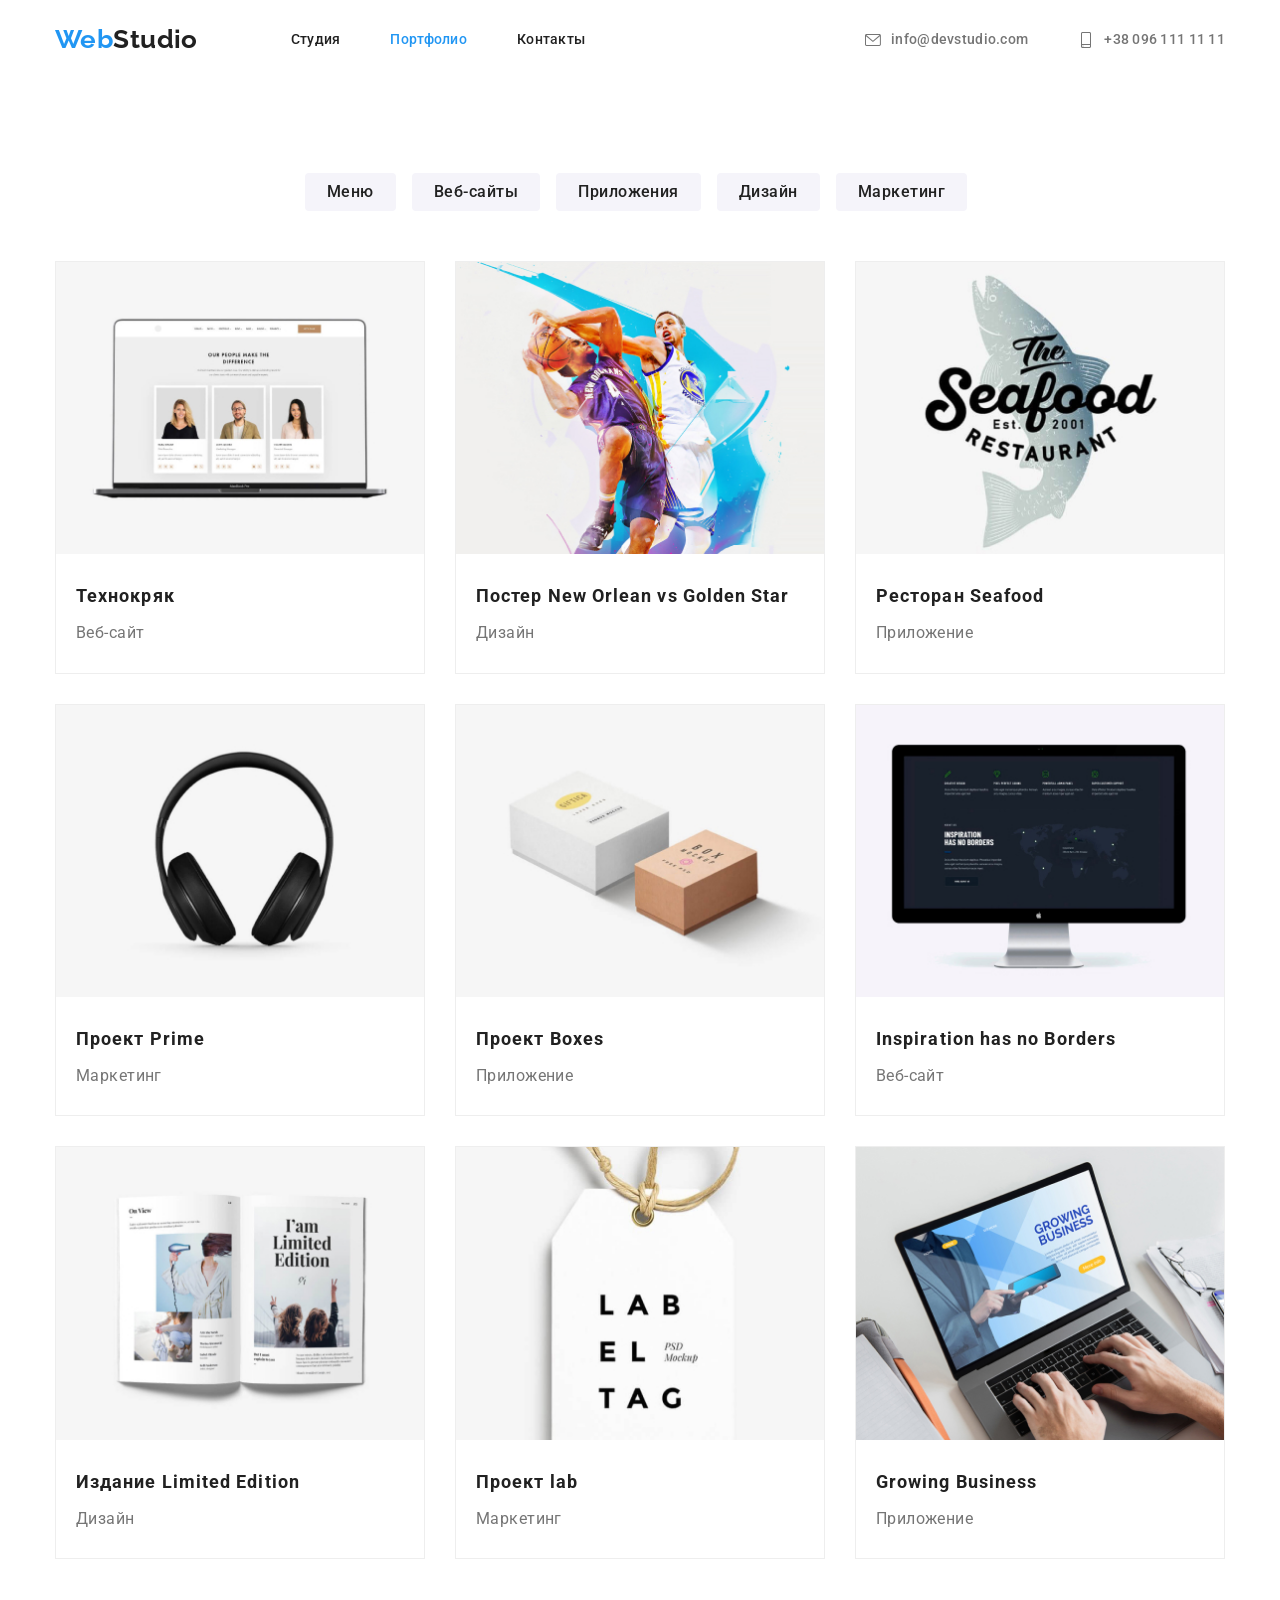
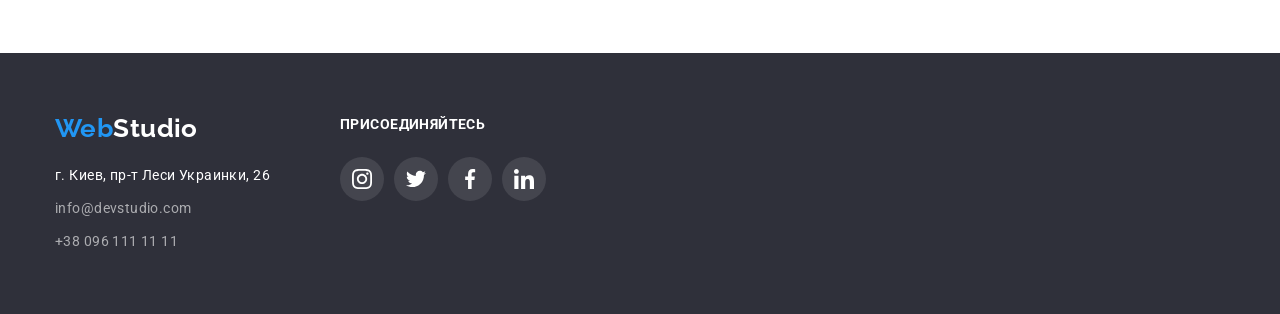
==== commit 30a7042c: "Фискит сетку лого" ====
--- a/portfolio.html
+++ b/portfolio.html
@@ -33,7 +33,7 @@
           <li class="site-contacts-item mail-with-margin">
             <a href="mailto:info@devstudio.com" class="link-contacts">
               <svg class="contact-icon">
-                <use href="../img/icons/sprite.svg#icon-header-icon-envelope"></use>
+                <use href="./img/icons/sprite.svg#icon-header-icon-envelope"></use>
               </svg>
               info@devstudio.com</a
             >
@@ -41,7 +41,7 @@
           <li class="site-contacts-item">
             <a href="tel:+380961111111" class="link-contacts">
               <svg class="contact-icon">
-                <use href="../img/icons/sprite.svg#icon-header-icon-smartphone"></use>
+                <use href="./img/icons/sprite.svg#icon-header-icon-smartphone"></use>
               </svg>
               +38 096 111 11 11</a
             >
@@ -239,25 +239,25 @@
             <li class="social-link-item">
               <a href="#" class="social-link social-footer"
                 ><svg class="social-icon" width="20px" height="20px">
-                  <use href="../img/icons/sprite.svg#icon-instagram"></use></svg
-              ></a>
-            </li>
-            <li class="social-link-item">
-              <a href="#" class="social-link social-footer"
-                ><svg class="social-icon" width="20px" height="20px">
-                  <use href="../img/icons/sprite.svg#icon-twitter"></use></svg
-              ></a>
-            </li>
-            <li class="social-link-item">
-              <a href="#" class="social-link social-footer"
-                ><svg class="social-icon" width="20px" height="20px">
-                  <use href="../img/icons/sprite.svg#icon-facebook"></use></svg
-              ></a>
-            </li>
-            <li class="social-link-item">
-              <a href="#" class="social-link social-footer"
-                ><svg class="social-icon" width="20px" height="20px">
-                  <use href="../img/icons/sprite.svg#icon-linkedin"></use></svg
+                  <use href="./img/icons/sprite.svg#icon-instagram"></use></svg
+              ></a>
+            </li>
+            <li class="social-link-item">
+              <a href="#" class="social-link social-footer"
+                ><svg class="social-icon" width="20px" height="20px">
+                  <use href="./img/icons/sprite.svg#icon-twitter"></use></svg
+              ></a>
+            </li>
+            <li class="social-link-item">
+              <a href="#" class="social-link social-footer"
+                ><svg class="social-icon" width="20px" height="20px">
+                  <use href="./img/icons/sprite.svg#icon-facebook"></use></svg
+              ></a>
+            </li>
+            <li class="social-link-item">
+              <a href="#" class="social-link social-footer"
+                ><svg class="social-icon" width="20px" height="20px">
+                  <use href="./img/icons/sprite.svg#icon-linkedin"></use></svg
               ></a>
             </li>
           </ul>
--- a/css/common.css
+++ b/css/common.css
@@ -198,6 +198,10 @@
   margin-right: 70px;
 }
 
+.footer-container.join-container {
+  padding-top: 68px;
+}
+
 .logo.logo-for-footer {
   display: flex;
   margin-bottom: 20px;
@@ -279,7 +283,7 @@
   color: var(--primary-white-color);
 }
 
-.social-footer {
+.social-link.social-footer {
   background-color: rgba(255, 255, 255, 0.1);
   border-radius: 50%;
   color: #ffffff;
--- a/css/styles.css
+++ b/css/styles.css
@@ -189,10 +189,6 @@
 .team-list-item:last-child {
   margin-right: 0;
 }
-
-/* .content-card-team {
-  margin-bottom: 30px;
-} */
 
 .footer-card-team {
   padding-top: 30px;
@@ -271,16 +267,14 @@
 
 .client-list {
   display: flex;
-  justify-content: center;
+  flex-wrap: wrap;
+  margin-top: -30px;
+  margin-right: -30px;
 }
 
 .client-item {
   display: flex;
-  justify-self: center;
-  align-items: center;
-}
-
-.client-item:not(:nth-last-child(1)) {
+  margin-top: 30px;
   margin-right: 30px;
 }
 
